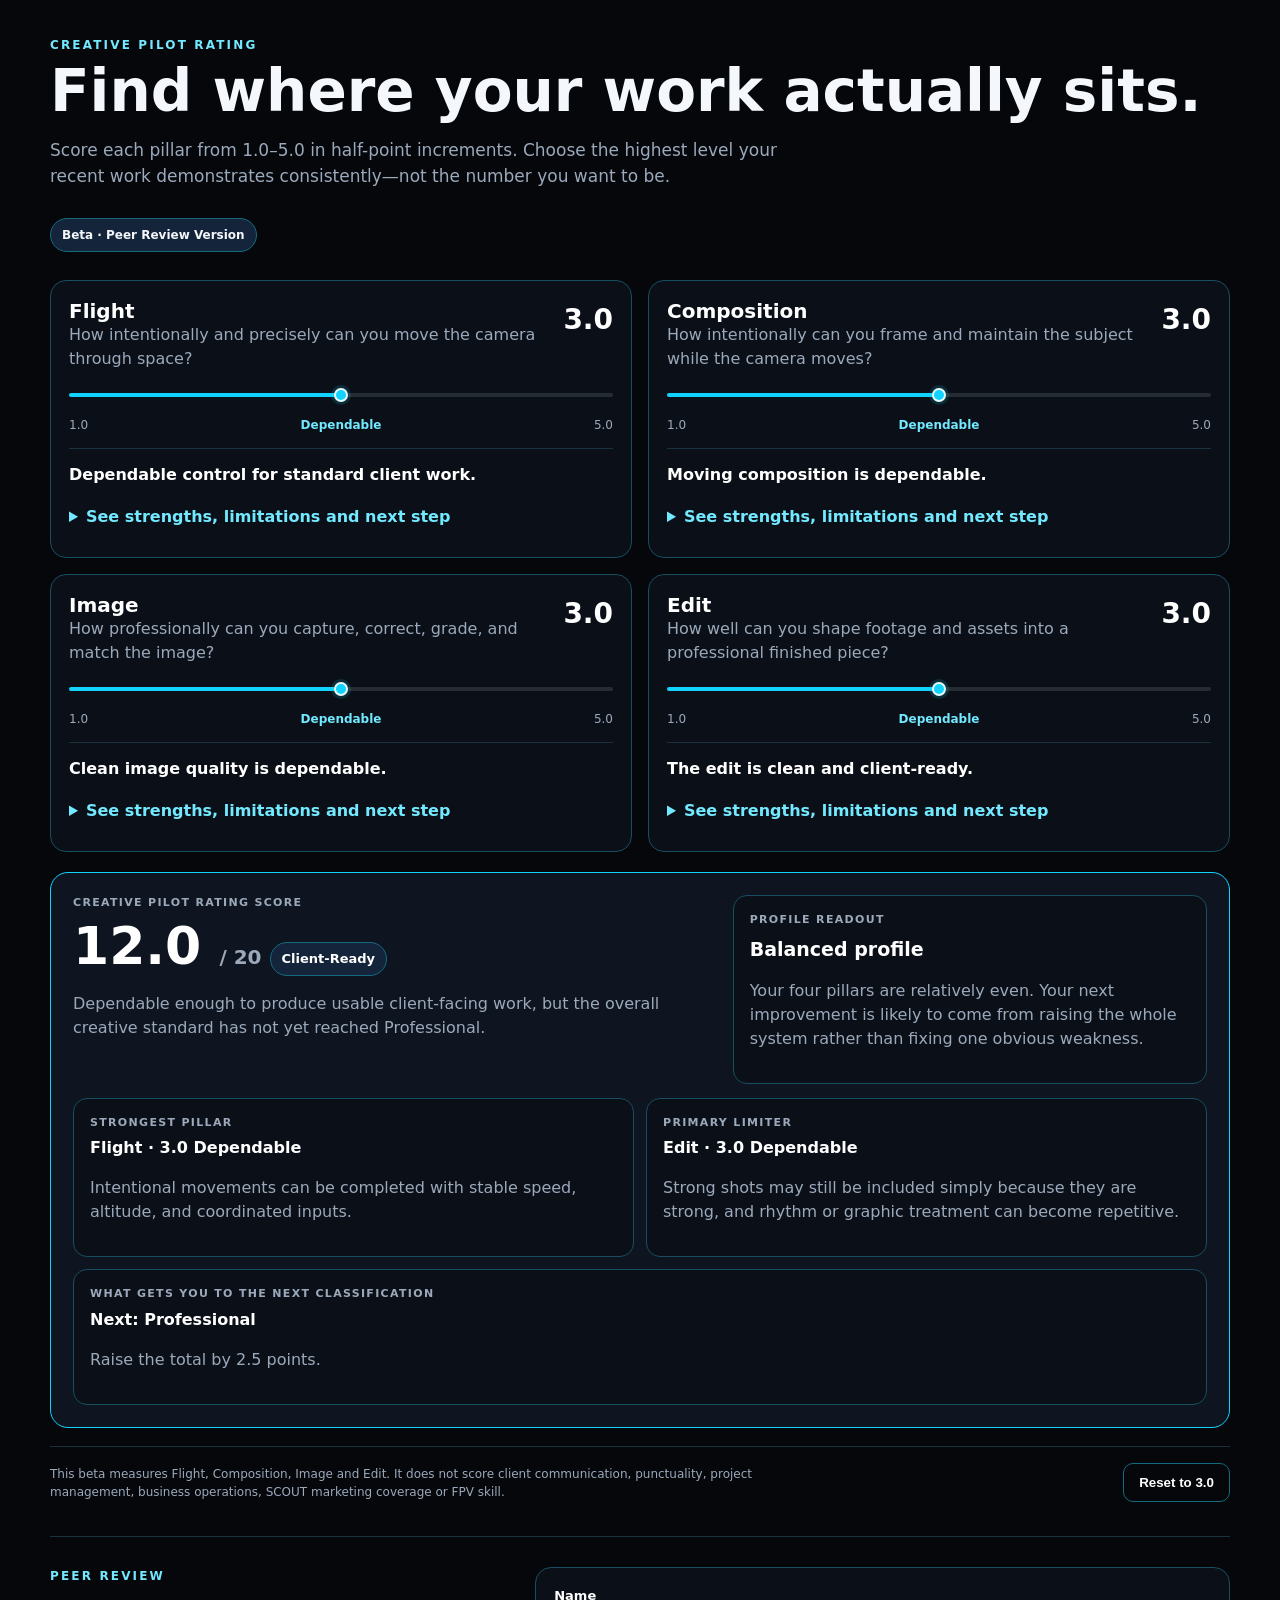
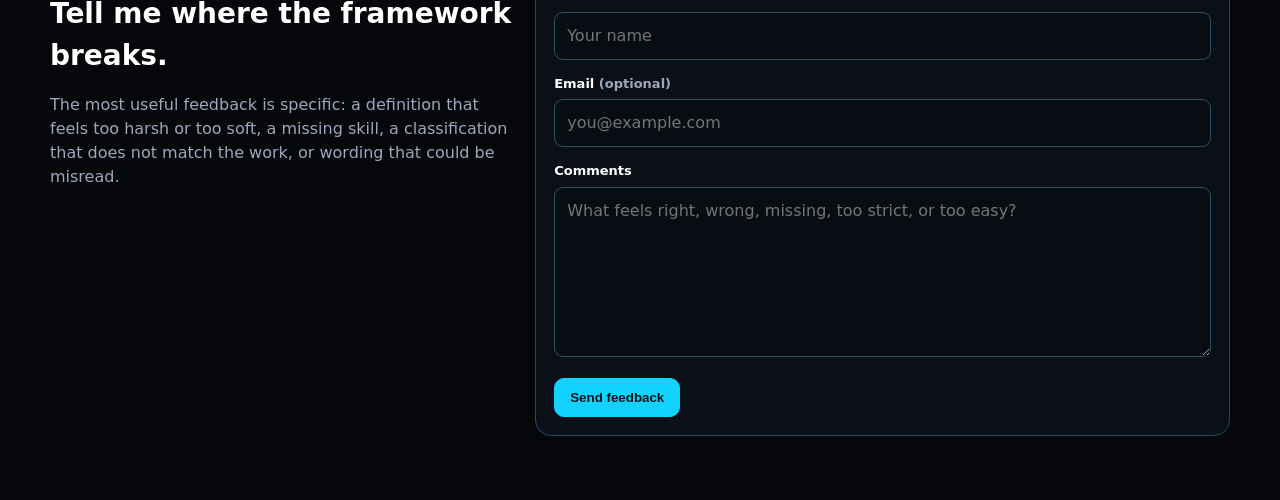
==== creative-pilot-rating/index.html @ 59d7fafc "Commit" ====
<!doctype html>
<html lang="en">
<head>
<meta charset="utf-8" />
<meta name="viewport" content="width=device-width,initial-scale=1" />
<meta name="robots" content="noindex,nofollow" />
<title>Creative Pilot Rating — Beta</title>
<style>
:root{--bg:#05070b;--card:#0b1018;--card2:#0e1520;--blue:#12D3FF;--blue2:#72E9FF;--border:#146B80;--text:#f4f7fb;--muted:#9ba9bb;--soft:#14243a}*{box-sizing:border-box}body{margin:0;background:var(--bg);color:var(--text);font-family:Inter,ui-sans-serif,system-ui,-apple-system,BlinkMacSystemFont,"Segoe UI",sans-serif;line-height:1.5}.wrap{width:min(1180px,calc(100% - 28px));margin:0 auto;padding:36px 0 64px}.eyebrow{font-size:12px;font-weight:800;letter-spacing:.18em;text-transform:uppercase;color:var(--blue2)}h1{font-size:clamp(34px,5vw,58px);line-height:1.02;margin:8px 0 14px}.lead{max-width:780px;color:var(--muted);font-size:17px}.beta{display:inline-block;margin-top:12px;border:1px solid var(--border);background:var(--soft);padding:7px 11px;border-radius:999px;font-size:12px;font-weight:800}.grid{display:grid;grid-template-columns:repeat(2,minmax(0,1fr));gap:16px;margin-top:28px}.card{background:var(--card);border:1px solid #174e60;border-radius:16px;padding:18px}.title{display:block;color:#fff;font-size:20px;font-weight:800;line-height:1.2}.muted{color:var(--muted)}.top{display:flex;justify-content:space-between;gap:16px;align-items:flex-start}.score{font-size:28px;font-weight:800;color:#fff;font-variant-numeric:tabular-nums}input[type=range]{-webkit-appearance:none;appearance:none;width:100%;height:28px;background:transparent;cursor:pointer;margin:10px 0 0}input[type=range]::-webkit-slider-runnable-track{height:4px;border-radius:999px;background:linear-gradient(to right,var(--blue) 0%,var(--blue) var(--pct),#252d33 var(--pct),#252d33 100%)}input[type=range]::-moz-range-track{height:4px;border-radius:999px;background:#252d33}input[type=range]::-moz-range-progress{height:4px;border-radius:999px;background:var(--blue)}input[type=range]::-webkit-slider-thumb{-webkit-appearance:none;appearance:none;width:14px;height:14px;border-radius:50%;background:var(--blue);border:2px solid #e7fbff;margin-top:-5px;box-shadow:0 0 0 3px rgba(18,211,255,.14)}input[type=range]::-moz-range-thumb{width:14px;height:14px;border-radius:50%;background:var(--blue);border:2px solid #e7fbff;box-shadow:0 0 0 3px rgba(18,211,255,.14)}input[type=range]:focus-visible{outline:2px solid var(--blue);outline-offset:4px;border-radius:8px}.scale{display:flex;justify-content:space-between;gap:12px;font-size:12px;color:var(--muted)}.descriptor{color:var(--blue2);font-weight:800}.summary{margin-top:14px;padding-top:14px;border-top:1px solid #18333e;color:#fff;font-weight:700}details{margin-top:8px}summary{cursor:pointer;color:var(--blue2);font-weight:800;padding:10px 0}.details{display:grid;gap:12px;padding-top:4px}.label{font-size:11px;text-transform:uppercase;letter-spacing:.12em;color:var(--muted);font-weight:800}.result{margin-top:20px;background:var(--card2);border:1px solid var(--blue);border-radius:18px;padding:22px}.resultGrid{display:grid;grid-template-columns:1.15fr .85fr;gap:18px}.total{font-size:52px;font-weight:850;color:#fff;line-height:1;font-variant-numeric:tabular-nums}.total small{font-size:20px;color:var(--muted)}.pill{display:inline-block;margin-left:8px;border:1px solid var(--border);background:var(--soft);padding:6px 11px;border-radius:999px;font-size:13px;font-weight:800;color:#fff;vertical-align:middle}.subcard{background:var(--card);border:1px solid #174e60;border-radius:14px;padding:16px}.mini{display:grid;grid-template-columns:repeat(2,minmax(0,1fr));gap:12px;margin-top:14px}.white{color:#fff}.footer{display:flex;justify-content:space-between;gap:16px;align-items:center;margin-top:18px;padding-top:16px;border-top:1px solid #18333e}button{background:transparent;color:#fff;border:1px solid #146B80;border-radius:10px;padding:11px 15px;font-weight:800;cursor:pointer}@media(max-width:780px){.grid,.resultGrid,.mini{grid-template-columns:1fr}.wrap{width:min(100% - 20px,1180px);padding-top:24px}.total{font-size:42px}.footer{align-items:flex-start;flex-direction:column}}

.feedback{margin-top:34px;padding-top:30px;border-top:1px solid #18333e}.feedbackGrid{display:grid;grid-template-columns:.8fr 1.2fr;gap:22px;align-items:start}.formCard{background:var(--card);border:1px solid #174e60;border-radius:16px;padding:18px}.field{margin-bottom:14px}.field label{display:block;font-size:13px;font-weight:800;color:#fff;margin-bottom:6px}.field input,.field textarea{width:100%;border:1px solid #275465;border-radius:9px;background:#070d12;color:#fff;padding:11px 12px;font:inherit;font-size:16px}.field textarea{min-height:170px;resize:vertical}.submitBtn{background:var(--blue);border-color:var(--blue);color:#001319}.submitBtn:hover{background:var(--blue2)}@media(max-width:780px){.feedbackGrid{grid-template-columns:1fr}}
</style>
</head>
<body>
<main class="wrap">
<div class="eyebrow">Creative Pilot Rating</div>
<h1>Find where your work actually sits.</h1>
<p class="lead">Score each pillar from 1.0–5.0 in half-point increments. Choose the highest level your recent work demonstrates consistently—not the number you want to be.</p>
<span class="beta">Beta · Peer Review Version</span>
<section id="grid" class="grid"></section>
<section class="result" aria-live="polite">
<div class="resultGrid"><div><div class="label">Creative Pilot Rating Score</div><div style="margin-top:8px"><span id="total" class="total">12.0 <small>/ 20</small></span><span id="class" class="pill">Client-Ready</span></div><p id="classCopy" class="muted"></p></div><div class="subcard"><div class="label">Profile readout</div><div id="profileTitle" class="white" style="font-size:19px;font-weight:800;margin-top:6px">Balanced profile</div><p id="profileCopy" class="muted"></p></div></div>
<div class="mini"><div class="subcard"><div class="label">Strongest pillar</div><div id="strongest" class="white" style="font-weight:800;margin-top:4px"></div><p id="strongestCopy" class="muted"></p></div><div class="subcard"><div class="label">Primary limiter</div><div id="weakest" class="white" style="font-weight:800;margin-top:4px"></div><p id="weakestCopy" class="muted"></p></div></div>
<div class="subcard" style="margin-top:12px"><div class="label">What gets you to the next classification</div><div id="nextClass" class="white" style="font-weight:800;margin-top:6px"></div><p id="nextCopy" class="muted"></p></div>
</section>
<div class="footer"><p class="muted" style="font-size:12px;max-width:760px;margin:0">This beta measures Flight, Composition, Image and Edit. It does not score client communication, punctuality, project management, business operations, SCOUT marketing coverage or FPV skill.</p><button id="reset" type="button">Reset to 3.0</button></div>

<section class="feedback">
  <div class="feedbackGrid">
    <div>
      <div class="eyebrow">Peer Review</div>
      <h2 style="font-size:28px;color:#fff;margin:8px 0 10px">Tell me where the framework breaks.</h2>
      <p class="muted">The most useful feedback is specific: a definition that feels too harsh or too soft, a missing skill, a classification that does not match the work, or wording that could be misread.</p>
    </div>
    <form class="formCard" name="creative-pilot-rating-feedback" method="POST" data-netlify="true" netlify-honeypot="bot-field" action="/creative-pilot-rating/thank-you.html">
      <input type="hidden" name="form-name" value="creative-pilot-rating-feedback">
      <p style="display:none"><label>Do not fill this out: <input name="bot-field"></label></p>
      <input type="hidden" name="flight_score" id="formFlight">
      <input type="hidden" name="composition_score" id="formComposition">
      <input type="hidden" name="image_score" id="formImage">
      <input type="hidden" name="edit_score" id="formEdit">
      <input type="hidden" name="total_score" id="formTotal">
      <input type="hidden" name="classification" id="formClassification">
      <div class="field"><label for="reviewerName">Name</label><input id="reviewerName" name="name" type="text" autocomplete="name" placeholder="Your name"></div>
      <div class="field"><label for="reviewerEmail">Email <span class="muted">(optional)</span></label><input id="reviewerEmail" name="email" type="email" autocomplete="email" placeholder="you@example.com"></div>
      <div class="field"><label for="feedbackText">Comments</label><textarea id="feedbackText" name="feedback" required placeholder="What feels right, wrong, missing, too strict, or too easy?"></textarea></div>
      <button class="submitBtn" type="submit">Send feedback</button>
    </form>
  </div>
</section>
</main>
<script>

const desc={"1.0": "Starting", "1.5": "Early", "2.0": "Foundational", "2.5": "Emerging", "3.0": "Dependable", "3.5": "Skilled", "4.0": "Accomplished", "4.5": "High-Level", "5.0": "Elite"};
const d={"flight": {"name": "Flight", "tag": "How intentionally and precisely can you move the camera through space?", "levels": {"1.0": ["Basic aircraft operation is still the primary challenge.", "You can create simple single-axis movement and generally keep the aircraft on course.", "Visible corrections, inconsistent speed, and limited axis coordination make usable footage unpredictable.", "Develop clean two-axis movement before adding complexity."], "1.5": ["Basic movement exists, but coordination is still mechanical.", "You are beginning to combine inputs rather than operating one control at a time.", "Starts, stops, direction changes, or gimbal movement still expose the mechanics of the flight.", "Build smoother coordination and cleaner transitions between inputs."], "2.0": ["Simple movements are controlled in favorable conditions.", "Basic pushes, pulls, rises, and simple combinations are increasingly usable.", "Most moves happen at one speed and added complexity quickly exposes corrections.", "Add a third axis without losing speed, altitude, or camera stability."], "2.5": ["Multi-axis control is emerging but not yet consistently sustained.", "You can coordinate three axes at slower speeds and complete increasingly intentional movements.", "Precision often weakens as the shot develops, forcing the edit to work around transitions or corrections.", "Turn technically possible movements into complete and repeatable shots."], "3.0": ["Dependable control for standard client work.", "Intentional movements can be completed with stable speed, altitude, and coordinated inputs.", "Longer or more complex movement can still introduce drift, overcorrection, or loss of precision.", "Sustain clean control long enough that the movement is clearly intentional rather than briefly achieved."], "3.5": ["Sustained control is established.", "You can hold approximately seven or more clean, edit-ready seconds while maintaining the intended line and calm camera movement.", "Adding speed changes, stronger parallax, elevation changes, or more axes can still expose limitations.", "Maintain the same visual calm while increasing meaningful complexity."], "4.0": ["Complex movement is controlled rather than merely attempted.", "Multiple axes, elevation, gimbal movement, parallax, or speed modulation can work together without losing the shot.", "The most difficult movements may still require favorable conditions or multiple attempts for consistent repeatability.", "Make complex execution repeatable under greater visual and environmental pressure."], "4.5": ["High-level control remains calm during difficult movement.", "Complex movement can be sustained for roughly ten or more clean seconds when the concept requires it, with strong repeatability and little visible effort.", "Remaining weaknesses appear mainly in unusually demanding circumstances rather than normal assignments.", "Make duration, complexity, and changing conditions stop being practical constraints."], "5.0": ["Elite command of aircraft and camera movement.", "Duration is no longer the limitation. Simple or complex movement can be sustained, repeated, and adapted for as long as the creative concept requires.", "Weaknesses are minor and do not materially reduce professional output.", "Maintain reference-level control across varied assignments rather than depending on one signature movement or ideal condition."]}}, "composition": {"name": "Composition", "tag": "How intentionally can you frame and maintain the subject while the camera moves?", "levels": {"1.0": ["The subject is visible, but the framing is largely incidental.", "You can point the camera toward the intended subject.", "Horizon placement, sky-to-ground balance, and subject placement are inconsistent or accidental.", "Begin making deliberate choices about where the subject belongs in the frame."], "1.5": ["Basic framing awareness is developing.", "Horizons are more often level and the subject is usually easy to identify.", "Center framing is the default and visual balance is still driven more by aircraft position than by design.", "Use placement, angle, and balance intentionally rather than by default."], "2.0": ["A deliberate starting composition can be established.", "You understand basic subject placement and can begin a shot from a usable frame.", "Composition frequently deteriorates once movement begins. Subject drift or weak ending frames are common even when the flight itself is smooth.", "Maintain composition through movement instead of only establishing it at the start."], "2.5": ["The subject generally remains intentionally framed.", "Basic thirds, horizon placement, and visual balance are present through common movements.", "Depth, foreground use, and visual progression remain limited, and subject position can still shift unintentionally.", "Control subject placement throughout the move and begin using depth deliberately."], "3.0": ["Moving composition is dependable.", "Subject placement, horizon, and visual balance remain deliberate from the start through the resolution of standard movements.", "Frames can still feel conventional, with limited depth, perspective, or motivation behind the camera movement.", "Use foreground, parallax, altitude, angle, and perspective to make the movement reveal something."], "3.5": ["Movement and composition begin working together.", "Foreground, depth, parallax, altitude, and changing spatial relationships are intentionally used to reveal scale, context, or visual interest.", "More difficult movement can still cause the composition to weaken even when aircraft movement remains smooth.", "Maintain equally strong framing as movement complexity increases."], "4.0": ["Strong moving composition is repeatable across different subjects.", "Start, development, and resolution remain visually controlled as geometry changes. Negative space, depth, perspective, and subject separation are deliberate.", "Some work may still rely on naturally strong subjects or environments to feel exceptional.", "Create compelling compositions even when the location gives you less visual help."], "4.5": ["Composition actively elevates the subject.", "Light, shadow, depth, focal length, altitude, and movement form a visual progression rather than simply creating attractive individual shots.", "Remaining weaknesses are subtle and generally appear only in unfamiliar or visually difficult assignments.", "Demonstrate the same judgment consistently across a broader variety of subjects and visual problems."], "5.0": ["Elite moving composition demonstrates reference-level visual judgment.", "Sophisticated compositions are constructed and maintained across varied assignments without reliance on one subject, location, lens, or signature movement.", "Minor weaknesses do not materially affect the finished work.", "Maintain this standard across an increasingly broad body of work."]}}, "image": {"name": "Image", "tag": "How professionally can you capture, correct, grade, and match the image?", "levels": {"1.0": ["The camera is making most of the image decisions.", "The footage records a recognizable subject.", "Automatic exposure or white balance may shift visibly. ND use, shutter speed, and color treatment are largely uncontrolled.", "Begin locking the critical camera settings rather than allowing them to change automatically."], "1.5": ["Some image settings are controlled, but consistency is still unreliable.", "Exposure and white-balance problems are becoming easier to recognize and some settings are being locked manually.", "The camera still makes important decisions and comparable shots can visibly change in exposure, white balance, or color.", "Establish repeatable manual control before focusing heavily on the look."], "2.0": ["Manual image control is established.", "Exposure, white balance, shutter speed, and ND filters can be selected intentionally.", "Results remain inconsistent and post-production correction is basic. Correct settings do not yet guarantee a consistently clean finished image.", "Make technically clean manual capture repeatable from shot to shot."], "2.5": ["Capture is generally usable for client delivery.", "Exposure and white balance are usually correct, ND and shutter decisions are functional, and basic color correction is being applied.", "Image quality and color can still vary noticeably across the edit.", "Improve correction and consistency so the project begins to feel visually unified."], "3.0": ["Clean image quality is dependable.", "Exposure, white balance, shutter speed, ND use, correction, and basic grading are generally controlled. Technical mistakes rarely distract from the finished work.", "The grade may still be simple and shot-to-shot consistency is not yet fully refined.", "Move beyond making individual shots look good and begin controlling the look across the entire edit."], "3.5": ["The image is polished, but the grading process is still visible.", "Individual shots can look strong and a deliberate creative treatment is beginning to appear.", "LUTs or presets may be doing a noticeable amount of the creative work, and shot-to-shot color matching is not yet consistently controlled.", "Reduce dependence on applied looks and make the entire project feel like one coherent visual treatment."], "4.0": ["Color correction and grading are deliberate rather than simply applied.", "Most shots are well matched, exposure and white-balance inconsistencies are corrected effectively, and the edit maintains a cohesive visual treatment.", "Fine control over individual tonal or color regions may still be less developed than the overall grade.", "Refine the image selectively rather than relying primarily on global corrections."], "4.5": ["Advanced correction, grading, and shot matching are consistently demonstrated.", "You understand how to shape different parts of the image independently and make refined corrections rather than relying primarily on LUTs or global adjustments.", "The remaining gap is precision: being able to create exactly the intended result at a detailed level across every relevant shot.", "Develop deeper control over tonal relationships, selective color adjustments, and exact shot-to-shot matching."], "5.0": ["Elite image control is precise, intentional, and consistent.", "Color correction, grading, tonal control, and shot-to-shot matching consistently produce the intended result. Advanced tools are used purposefully without losing consistency across the project.", "Weaknesses are minor rather than recurring limitations in the image workflow.", "Maintain reference-level precision across different creative directions without depending on one look or workflow."]}}, "edit": {"name": "Edit", "tag": "How well can you shape footage and assets into a professional finished piece?", "levels": {"1.0": ["Footage is primarily assembled rather than intentionally edited.", "Clips can be placed together into a viewable sequence.", "Shot order, duration, music, and graphics show little deliberate decision-making. Brand assets may be inserted without proper preparation.", "Begin choosing clips, timing, and assets for a specific reason rather than simply using what was captured."], "1.5": ["Basic trimming exists, but editorial decisions remain arbitrary.", "Weak beginnings and endings are being removed more consistently.", "Shot duration and sequence remain mostly interchangeable. Default fonts, poorly prepared logos, generic transitions, or inconsistent graphics can make the piece feel amateur.", "Develop basic sequence logic and cleaner typography and asset preparation."], "2.0": ["The edit is functional, but music or templates are doing much of the structuring.", "Usable portions of footage are selected and basic branding is present.", "Many shots could be reordered with little consequence. Typography, graphics, and branding may lack hierarchy, consistency, or professional integration.", "Create a defensible reason for key shots and assets to appear where and how they do."], "2.5": ["Basic sequence logic and cleaner asset handling are emerging.", "The edit follows an understandable progression and branding is more consistently prepared and presented.", "Pacing is often uniform, while stock transitions, preset graphics, or obvious templates can dominate the creative decisions.", "Control pace, energy, and visual hierarchy without leaning on effects to create polish."], "3.0": ["The edit is clean and client-ready.", "Shot selection, sequence, pacing, music, titles, logos, and transitions are handled professionally. Assets are properly prepared and typography is clean and legible.", "Strong shots may still be included simply because they are strong, and rhythm or graphic treatment can become repetitive.", "Develop stronger restraint and make every major editorial decision serve progression, orientation, information, or emotion."], "3.5": ["Editorial rhythm and graphic integration become more intentional.", "Pacing changes by section, continuity is considered, cuts respond to musical phrasing, and branding feels integrated rather than added afterward.", "The edit can still rely more than necessary on music, speed ramps, stock elements, or familiar visual devices.", "Let the footage and visual logic motivate the edit before relying on post-production devices."], "4.0": ["Strong editing and brand execution are consistently controlled.", "Sequencing, pacing, restraint, typography, graphics, transitions, and motion elements are adapted to the project rather than feeling template-driven.", "The experience may still depend on a familiar editing style or established set of creative devices.", "Build equally polished edits across different brands, platforms, and creative directions."], "4.5": ["Editorial and graphic decisions function as one system.", "Brand assets feel native to the footage, motion design is polished, typography is highly controlled, transitions are purposeful, and the editor can move between different styles without losing quality.", "The remaining gap is complete adaptability and reference-level decision-making across highly varied assignments.", "Make the creative direction—not a preferred formula—the thing that determines every editorial choice."], "5.0": ["Elite editorial judgment and asset integration operate at a reference level.", "Shot selection, sequencing, rhythm, typography, graphics, transitions, sound, and brand execution support one coherent creative direction without relying on templates, gimmicks, or one repeated editing formula.", "Weaknesses are minor rather than systemic.", "Maintain reference-level editorial judgment across increasingly varied creative problems."]}}};
const classes=[{"name": "Benchmark", "total": 19, "floor": 4.5, "copy": "Reference-level capability across the complete Creative Pilot Rating. The work establishes a standard other pilots can study."}, {"name": "Expert", "total": 17, "floor": 3.5, "copy": "Exceptional capability across all four pillars, with no major weakness materially limiting the finished work."}, {"name": "Professional", "total": 14.5, "floor": 3.0, "copy": "A demonstrated professional creative standard across the complete workflow—not simply the ability to complete paid work."}, {"name": "Client-Ready", "total": 12, "floor": 2.5, "copy": "Dependable enough to produce usable client-facing work, but the overall creative standard has not yet reached Professional."}, {"name": "Competent", "total": 9, "floor": 2.0, "copy": "Functional command of the fundamentals with meaningful limitations still visible across the finished work."}, {"name": "Developing", "total": 6.5, "floor": 1.5, "copy": "Useful skills are present, but capability remains inconsistent across the complete workflow."}, {"name": "Beginner", "total": 4, "floor": 1.0, "copy": "Early-stage capability. The fundamentals are still being established across the four pillars."}];
const grid=document.getElementById('grid'),keys=Object.keys(d);
keys.forEach(k=>{const p=d[k],s=document.createElement('section');s.className='card';s.innerHTML=`<div class="top"><div><span class="title">${p.name}</span><div class="muted">${p.tag}</div></div><div id="${k}V" class="score">3.0</div></div><input id="${k}S" type="range" min="1" max="5" step="0.5" value="3" style="--pct:50%" aria-label="${p.name} rating"><div class="scale"><span>1.0</span><span id="${k}D" class="descriptor">Dependable</span><span>5.0</span></div><div id="${k}Sum" class="summary"></div><details><summary>See strengths, limitations and next step</summary><div class="details"><div><div class="label">What this demonstrates</div><div id="${k}Str"></div></div><div><div class="label">What is holding it back</div><div id="${k}Lim"></div></div><div><div class="label">Next level focus</div><div id="${k}Next"></div></div></div></details>`;grid.appendChild(s)});
function values(){const v={};keys.forEach(k=>v[k]=+document.getElementById(k+'S').value);return v}
function classify(t,f){return classes.find(c=>t>=c.total&&f>=c.floor)||classes[classes.length-1]}
function profile(v){const a=keys.map(k=>({k,v:v[k]})).sort((x,y)=>y.v-x.v),sp=a[0].v-a[a.length-1].v;if(sp<=.5)return{title:'Balanced profile',copy:'Your four pillars are relatively even. Your next improvement is likely to come from raising the whole system rather than fixing one obvious weakness.'};const hi=a.filter(x=>x.v>=a[0].v-.25).map(x=>d[x.k].name),lo=a.filter(x=>x.v<=a[a.length-1].v+.25).map(x=>d[x.k].name);return{title:hi.join(' + ')+'-led profile',copy:`Your strongest advantage is ${hi.join(' and ')}. The larger gap is ${lo.join(' and ')}. The weakest pillar is likely limiting how strong the finished work feels.`}}
function next(c,v,t){const i=classes.findIndex(x=>x.name===c.name);if(i<=0)return{name:'Benchmark established',copy:'The next challenge is maintaining reference-level work across more assignments, subjects and conditions.'};const n=classes[i-1],gap=Math.max(0,n.total-t),def=keys.filter(k=>v[k]<n.floor),p=[];if(gap>0)p.push(`Raise the total by ${gap.toFixed(1)} point${gap===1?'':'s'}.`);if(def.length)p.push(`Bring ${def.map(k=>d[k].name).join(', ')} to at least ${n.floor.toFixed(1)}.`);return{name:'Next: '+n.name,copy:p.join(' ')||'Your profile satisfies the numerical threshold; confirm consistency before upgrading.'}}
function syncForm(v,t,c){document.getElementById('formFlight').value=v.flight.toFixed(1);document.getElementById('formComposition').value=v.composition.toFixed(1);document.getElementById('formImage').value=v.image.toFixed(1);document.getElementById('formEdit').value=v.edit.toFixed(1);document.getElementById('formTotal').value=t.toFixed(1);document.getElementById('formClassification').value=c.name}
function render(){const v=values();keys.forEach(k=>{const n=v[k],s=n.toFixed(1),x=d[k].levels[s],pct=((n-1)/4)*100,slider=document.getElementById(k+'S');slider.style.setProperty('--pct',pct+'%');document.getElementById(k+'V').textContent=s;document.getElementById(k+'D').textContent=desc[s];document.getElementById(k+'Sum').textContent=x[0];document.getElementById(k+'Str').textContent=x[1];document.getElementById(k+'Lim').textContent=x[2];document.getElementById(k+'Next').textContent=x[3]});const t=keys.reduce((a,k)=>a+v[k],0),f=Math.min(...keys.map(k=>v[k])),c=classify(t,f);document.getElementById('total').innerHTML=t.toFixed(1)+' <small>/ 20</small>';document.getElementById('class').textContent=c.name;document.getElementById('classCopy').textContent=c.copy;const a=keys.map(k=>({k,v:v[k]})).sort((x,y)=>y.v-x.v),hi=a[0],lo=a[a.length-1];document.getElementById('strongest').textContent=`${d[hi.k].name} · ${hi.v.toFixed(1)} ${desc[hi.v.toFixed(1)]}`;document.getElementById('strongestCopy').textContent=d[hi.k].levels[hi.v.toFixed(1)][1];document.getElementById('weakest').textContent=`${d[lo.k].name} · ${lo.v.toFixed(1)} ${desc[lo.v.toFixed(1)]}`;document.getElementById('weakestCopy').textContent=d[lo.k].levels[lo.v.toFixed(1)][2];const p=profile(v);document.getElementById('profileTitle').textContent=p.title;document.getElementById('profileCopy').textContent=p.copy;const nn=next(c,v,t);document.getElementById('nextClass').textContent=nn.name;document.getElementById('nextCopy').textContent=nn.copy;syncForm(v,t,c)}
keys.forEach(k=>document.getElementById(k+'S').addEventListener('input',render));document.getElementById('reset').addEventListener('click',()=>{keys.forEach(k=>document.getElementById(k+'S').value='3');render()});render();

</script>
</body>
</html>
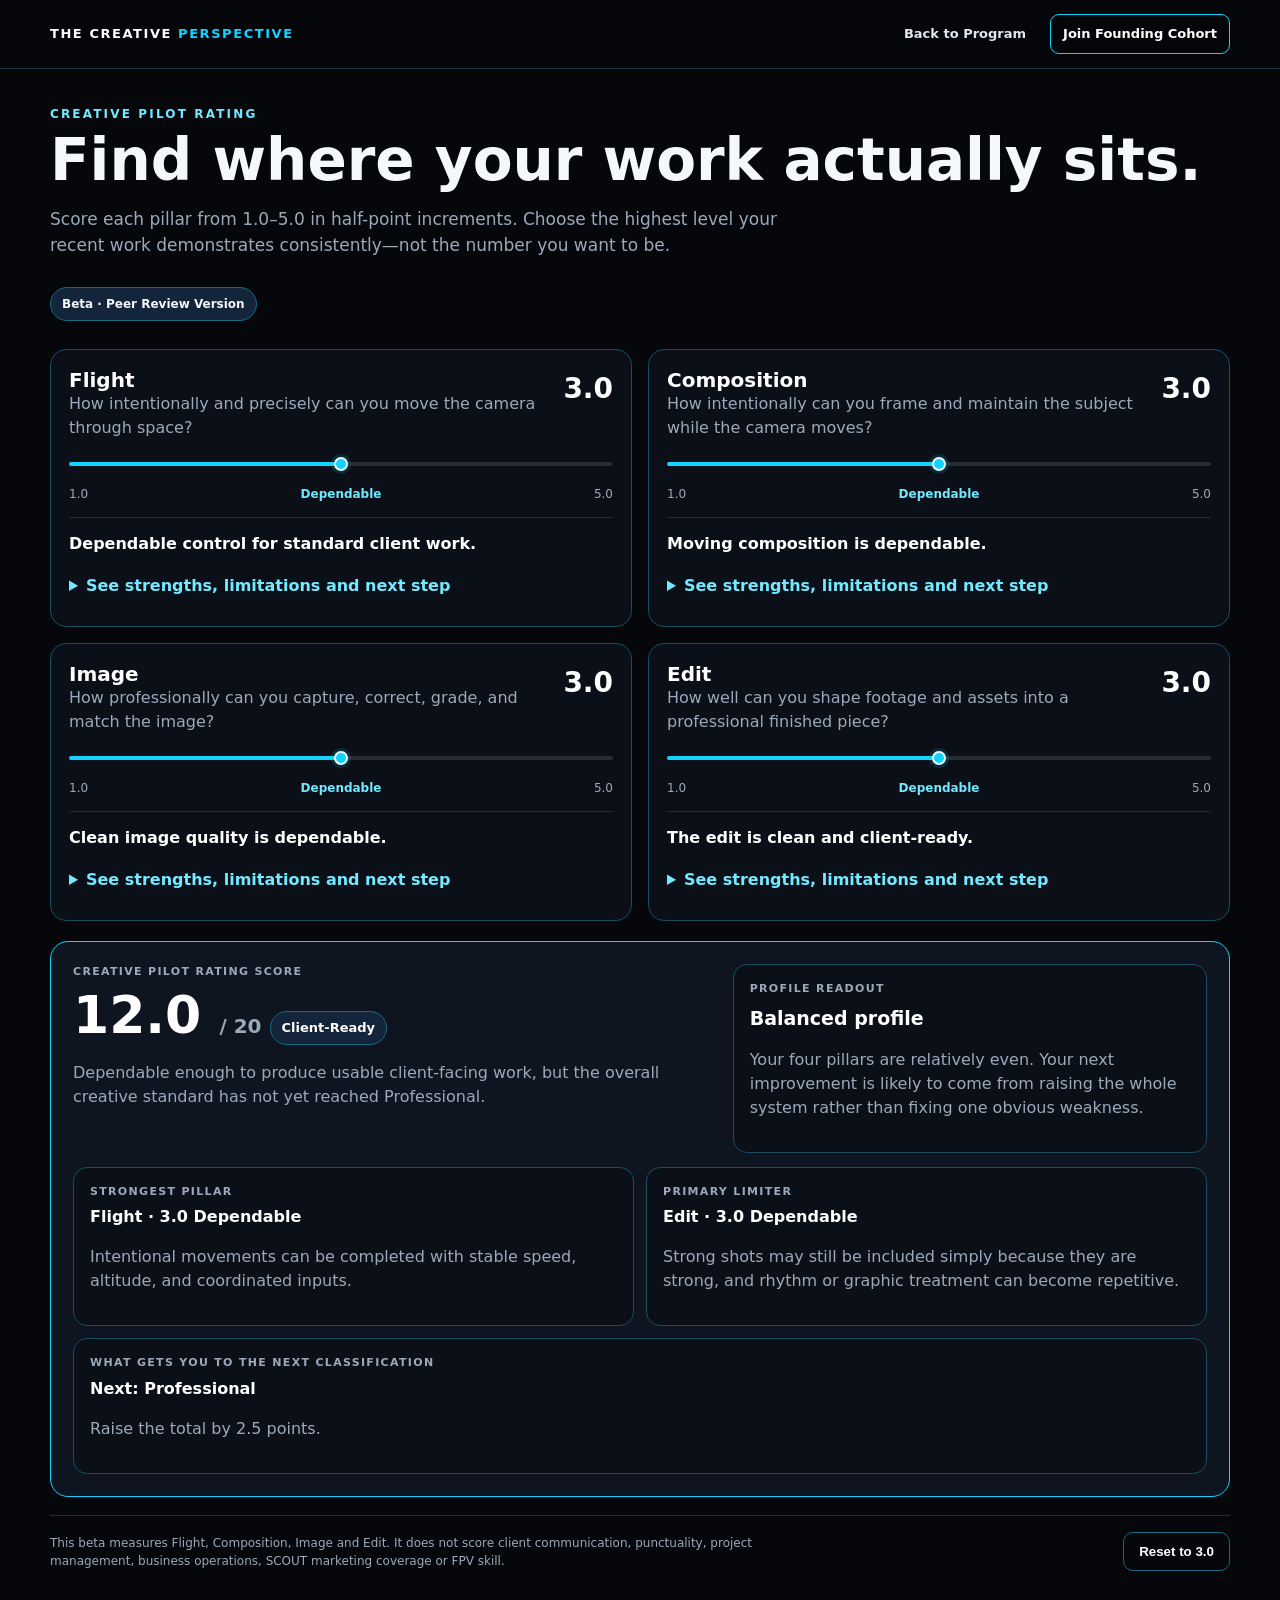
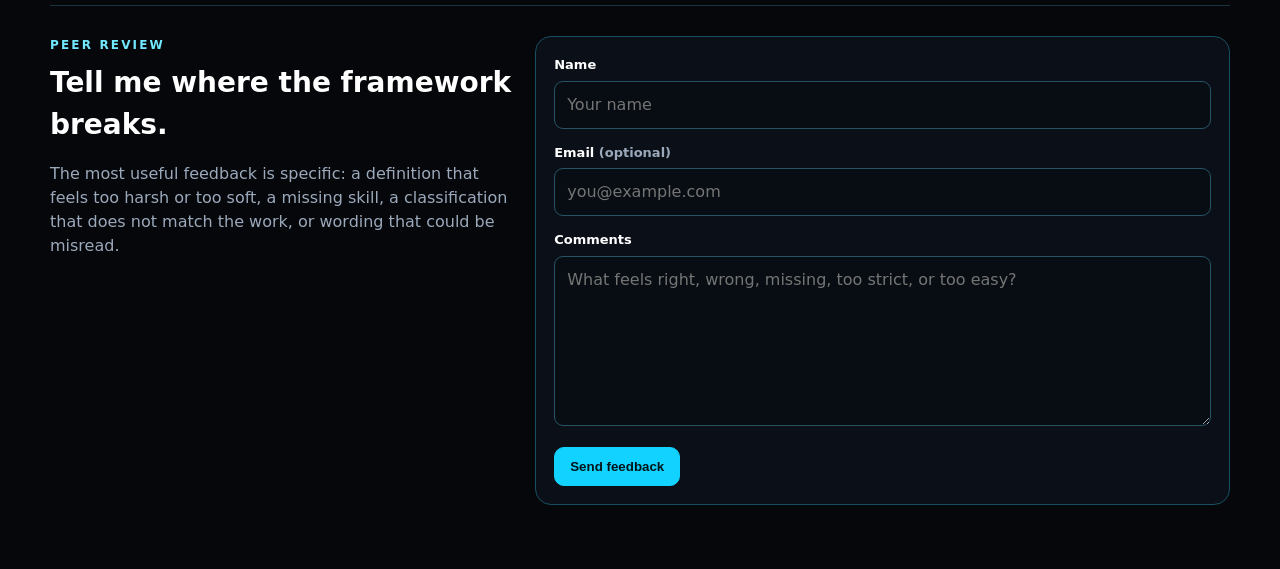
==== commit f0df8803: "Update Rating" ====
--- a/creative-pilot-rating/index.html
+++ b/creative-pilot-rating/index.html
@@ -1,6 +1,7 @@
 <!doctype html>
 <html lang="en">
 <head>
+<script src="https://app.termly.io/resource-blocker/657a9781-d9c0-43cc-9ccc-3619094d77d0?autoBlock=on"></script>
 <meta charset="utf-8" />
 <meta name="viewport" content="width=device-width,initial-scale=1" />
 <meta name="robots" content="noindex,nofollow" />
@@ -9,9 +10,12 @@
 :root{--bg:#05070b;--card:#0b1018;--card2:#0e1520;--blue:#12D3FF;--blue2:#72E9FF;--border:#146B80;--text:#f4f7fb;--muted:#9ba9bb;--soft:#14243a}*{box-sizing:border-box}body{margin:0;background:var(--bg);color:var(--text);font-family:Inter,ui-sans-serif,system-ui,-apple-system,BlinkMacSystemFont,"Segoe UI",sans-serif;line-height:1.5}.wrap{width:min(1180px,calc(100% - 28px));margin:0 auto;padding:36px 0 64px}.eyebrow{font-size:12px;font-weight:800;letter-spacing:.18em;text-transform:uppercase;color:var(--blue2)}h1{font-size:clamp(34px,5vw,58px);line-height:1.02;margin:8px 0 14px}.lead{max-width:780px;color:var(--muted);font-size:17px}.beta{display:inline-block;margin-top:12px;border:1px solid var(--border);background:var(--soft);padding:7px 11px;border-radius:999px;font-size:12px;font-weight:800}.grid{display:grid;grid-template-columns:repeat(2,minmax(0,1fr));gap:16px;margin-top:28px}.card{background:var(--card);border:1px solid #174e60;border-radius:16px;padding:18px}.title{display:block;color:#fff;font-size:20px;font-weight:800;line-height:1.2}.muted{color:var(--muted)}.top{display:flex;justify-content:space-between;gap:16px;align-items:flex-start}.score{font-size:28px;font-weight:800;color:#fff;font-variant-numeric:tabular-nums}input[type=range]{-webkit-appearance:none;appearance:none;width:100%;height:28px;background:transparent;cursor:pointer;margin:10px 0 0}input[type=range]::-webkit-slider-runnable-track{height:4px;border-radius:999px;background:linear-gradient(to right,var(--blue) 0%,var(--blue) var(--pct),#252d33 var(--pct),#252d33 100%)}input[type=range]::-moz-range-track{height:4px;border-radius:999px;background:#252d33}input[type=range]::-moz-range-progress{height:4px;border-radius:999px;background:var(--blue)}input[type=range]::-webkit-slider-thumb{-webkit-appearance:none;appearance:none;width:14px;height:14px;border-radius:50%;background:var(--blue);border:2px solid #e7fbff;margin-top:-5px;box-shadow:0 0 0 3px rgba(18,211,255,.14)}input[type=range]::-moz-range-thumb{width:14px;height:14px;border-radius:50%;background:var(--blue);border:2px solid #e7fbff;box-shadow:0 0 0 3px rgba(18,211,255,.14)}input[type=range]:focus-visible{outline:2px solid var(--blue);outline-offset:4px;border-radius:8px}.scale{display:flex;justify-content:space-between;gap:12px;font-size:12px;color:var(--muted)}.descriptor{color:var(--blue2);font-weight:800}.summary{margin-top:14px;padding-top:14px;border-top:1px solid #18333e;color:#fff;font-weight:700}details{margin-top:8px}summary{cursor:pointer;color:var(--blue2);font-weight:800;padding:10px 0}.details{display:grid;gap:12px;padding-top:4px}.label{font-size:11px;text-transform:uppercase;letter-spacing:.12em;color:var(--muted);font-weight:800}.result{margin-top:20px;background:var(--card2);border:1px solid var(--blue);border-radius:18px;padding:22px}.resultGrid{display:grid;grid-template-columns:1.15fr .85fr;gap:18px}.total{font-size:52px;font-weight:850;color:#fff;line-height:1;font-variant-numeric:tabular-nums}.total small{font-size:20px;color:var(--muted)}.pill{display:inline-block;margin-left:8px;border:1px solid var(--border);background:var(--soft);padding:6px 11px;border-radius:999px;font-size:13px;font-weight:800;color:#fff;vertical-align:middle}.subcard{background:var(--card);border:1px solid #174e60;border-radius:14px;padding:16px}.mini{display:grid;grid-template-columns:repeat(2,minmax(0,1fr));gap:12px;margin-top:14px}.white{color:#fff}.footer{display:flex;justify-content:space-between;gap:16px;align-items:center;margin-top:18px;padding-top:16px;border-top:1px solid #18333e}button{background:transparent;color:#fff;border:1px solid #146B80;border-radius:10px;padding:11px 15px;font-weight:800;cursor:pointer}@media(max-width:780px){.grid,.resultGrid,.mini{grid-template-columns:1fr}.wrap{width:min(100% - 20px,1180px);padding-top:24px}.total{font-size:42px}.footer{align-items:flex-start;flex-direction:column}}
 
 .feedback{margin-top:34px;padding-top:30px;border-top:1px solid #18333e}.feedbackGrid{display:grid;grid-template-columns:.8fr 1.2fr;gap:22px;align-items:start}.formCard{background:var(--card);border:1px solid #174e60;border-radius:16px;padding:18px}.field{margin-bottom:14px}.field label{display:block;font-size:13px;font-weight:800;color:#fff;margin-bottom:6px}.field input,.field textarea{width:100%;border:1px solid #275465;border-radius:9px;background:#070d12;color:#fff;padding:11px 12px;font:inherit;font-size:16px}.field textarea{min-height:170px;resize:vertical}.submitBtn{background:var(--blue);border-color:var(--blue);color:#001319}.submitBtn:hover{background:var(--blue2)}@media(max-width:780px){.feedbackGrid{grid-template-columns:1fr}}
+
+.siteHeader{position:sticky;top:0;z-index:100;background:rgba(5,7,11,.92);backdrop-filter:blur(14px);border-bottom:1px solid #18333e}.siteHeaderInner{width:min(1180px,calc(100% - 28px));margin:0 auto;min-height:68px;display:flex;align-items:center;justify-content:space-between;gap:20px}.siteBrand{color:#fff;text-decoration:none;font-size:13px;font-weight:850;letter-spacing:.12em;text-transform:uppercase}.siteBrand span{color:var(--blue)}.siteNav{display:flex;align-items:center;gap:12px}.siteNav a{color:#dfe8ef;text-decoration:none;font-size:13px;font-weight:750;padding:9px 12px;border-radius:9px}.siteNav a:hover,.siteNav a:focus-visible{color:#fff;background:#0e1520}.siteNav .join{border:1px solid var(--blue);color:#fff}.siteNav .join:hover,.siteNav .join:focus-visible{background:rgba(18,211,255,.10)}@media(max-width:700px){.siteHeaderInner{width:min(100% - 20px,1180px);min-height:62px}.siteBrand{font-size:11px;line-height:1.2;max-width:145px}.siteNav{gap:5px}.siteNav a{font-size:11px;padding:8px 8px}.siteNav .backLabel{display:none}}
 </style>
 </head>
 <body>
+<header class="siteHeader"><div class="siteHeaderInner"><a class="siteBrand" href="/">THE CREATIVE <span>PERSPECTIVE</span></a><nav class="siteNav" aria-label="Creative Pilot Rating navigation"><a href="/"><span class="backLabel">Back to </span>Program</a><a class="join" href="/#enroll">Join Founding Cohort</a></nav></div></header>
 <main class="wrap">
 <div class="eyebrow">Creative Pilot Rating</div>
 <h1>Find where your work actually sits.</h1>
